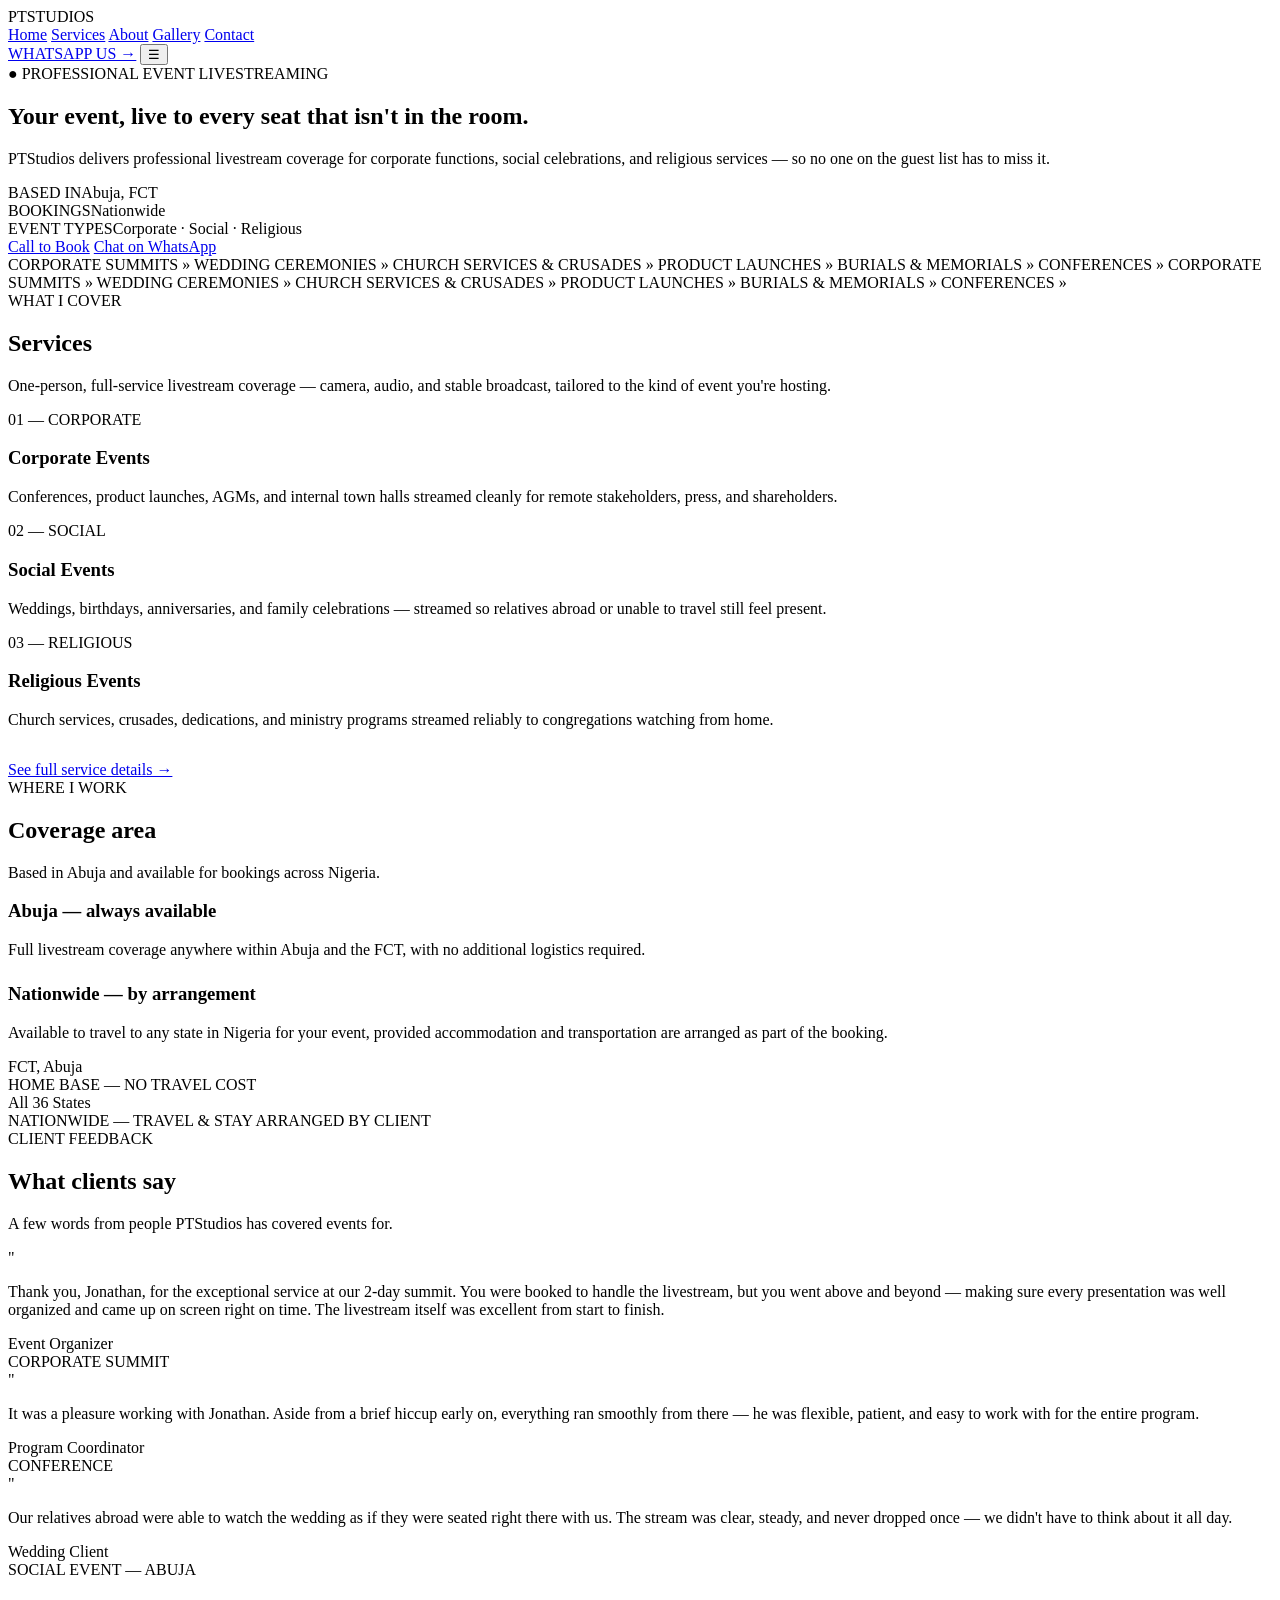
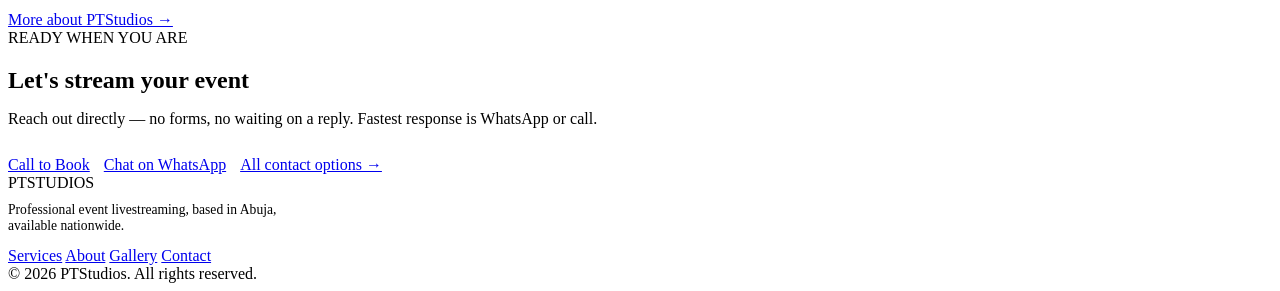
==== index.html @ 28f063d9 "Add files via upload" ====
<!DOCTYPE html>
<html lang="en">
<head>
<meta charset="UTF-8">
<meta name="viewport" content="width=device-width, initial-scale=1.0">
<title>PTSTUDIOS — Professional Event Livestreaming, Abuja & Nationwide</title>
<meta name="description" content="PTStudios provides professional livestreaming coverage for corporate, social, and religious events. Based in Abuja, available nationwide.">
<link rel="icon" href="favicon.ico" sizes="any">
<link rel="icon" type="image/png" sizes="16x16" href="assets/favicon-16.png">
<link rel="icon" type="image/png" sizes="32x32" href="assets/favicon-32.png">
<link rel="apple-touch-icon" sizes="180x180" href="assets/apple-touch-icon.png">
<link rel="preconnect" href="https://fonts.googleapis.com">
<link rel="preconnect" href="https://fonts.gstatic.com" crossorigin>
<link href="https://fonts.googleapis.com/css2?family=Space+Grotesk:wght@400;500;600;700&family=Inter:wght@400;500;600&family=JetBrains+Mono:wght@400;500&display=swap" rel="stylesheet">
<link rel="stylesheet" href="style.css">
</head>
<body>

<div class="orb-field"><div class="orb orb-1"></div><div class="orb orb-2"></div><div class="orb orb-3"></div></div>

<header>
  <nav class="nav wrap">
    <div class="logo">PT<span>STUDIOS</span></div>
    <div class="nav-links">
      <a href="index.html">Home</a>
      <a href="services.html">Services</a>
      <a href="about.html">About</a>
      <a href="gallery.html">Gallery</a>
      <a href="contact.html">Contact</a>
    </div>
    <a href="https://wa.me/2348105277435" class="nav-cta" target="_blank" rel="noopener">WHATSAPP US →</a>
    <button class="menu-btn" aria-label="Toggle menu">☰</button>
  </nav>
</header>

<main>
  <section class="hero">
    <div class="wrap">
      <div class="frame">
        <div class="tag">● PROFESSIONAL EVENT LIVESTREAMING</div>
        <h1>Your event, <span class="accent">live</span> to every seat that isn't in the room.</h1>
        <p class="hero-sub">PTStudios delivers professional livestream coverage for corporate functions, social celebrations, and religious services — so no one on the guest list has to miss it.</p>

        <div class="hero-meta">
          <div><span>BASED IN</span>Abuja, FCT</div>
          <div><span>BOOKINGS</span>Nationwide</div>
          <div><span>EVENT TYPES</span>Corporate · Social · Religious</div>
        </div>

        <div class="hero-cta">
          <a href="tel:+2348105277435" class="btn btn-primary">Call to Book</a>
          <a href="https://wa.me/2348105277435" class="btn btn-ghost" target="_blank" rel="noopener">Chat on WhatsApp</a>
        </div>
      </div>
    </div>
  </section>

  <div class="ticker" aria-hidden="true">
    <div class="ticker-track">
      CORPORATE SUMMITS <span>»</span> WEDDING CEREMONIES <span>»</span> CHURCH SERVICES & CRUSADES <span>»</span> PRODUCT LAUNCHES <span>»</span> BURIALS & MEMORIALS <span>»</span> CONFERENCES <span>»</span>
      CORPORATE SUMMITS <span>»</span> WEDDING CEREMONIES <span>»</span> CHURCH SERVICES & CRUSADES <span>»</span> PRODUCT LAUNCHES <span>»</span> BURIALS & MEMORIALS <span>»</span> CONFERENCES <span>»</span>
    </div>
  </div>

  <section id="services">
    <div class="wrap">
      <div class="eyebrow" data-reveal>WHAT I COVER</div>
      <h2 class="section-title" data-reveal style="--delay:0.05s">Services</h2>
      <p class="section-sub" data-reveal style="--delay:0.1s">One-person, full-service livestream coverage — camera, audio, and stable broadcast, tailored to the kind of event you're hosting.</p>
      <div class="card-grid" data-reveal-group>
        <div class="card">
          <div class="num">01 — CORPORATE</div>
          <h3>Corporate Events</h3>
          <p>Conferences, product launches, AGMs, and internal town halls streamed cleanly for remote stakeholders, press, and shareholders.</p>
        </div>
        <div class="card">
          <div class="num">02 — SOCIAL</div>
          <h3>Social Events</h3>
          <p>Weddings, birthdays, anniversaries, and family celebrations — streamed so relatives abroad or unable to travel still feel present.</p>
        </div>
        <div class="card">
          <div class="num">03 — RELIGIOUS</div>
          <h3>Religious Events</h3>
          <p>Church services, crusades, dedications, and ministry programs streamed reliably to congregations watching from home.</p>
        </div>
      </div>
      <div style="margin-top:32px;" data-reveal>
        <a href="services.html" class="btn btn-ghost">See full service details →</a>
      </div>
    </div>
  </section>

  <section id="coverage">
    <div class="wrap">
      <div class="eyebrow" data-reveal>WHERE I WORK</div>
      <h2 class="section-title" data-reveal style="--delay:0.05s">Coverage area</h2>
      <p class="section-sub" data-reveal style="--delay:0.1s">Based in Abuja and available for bookings across Nigeria.</p>
      <div class="coverage">
        <div class="coverage-main" data-reveal>
          <h3>Abuja — always available</h3>
          <p>Full livestream coverage anywhere within Abuja and the FCT, with no additional logistics required.</p>
          <h3 style="margin-top:24px;">Nationwide — by arrangement</h3>
          <p>Available to travel to any state in Nigeria for your event, provided accommodation and transportation are arranged as part of the booking.</p>
        </div>
        <div class="coverage-stats" data-reveal-group>
          <div class="stat">
            <div class="big">FCT, Abuja</div>
            <div class="label">HOME BASE — NO TRAVEL COST</div>
          </div>
          <div class="stat">
            <div class="big">All 36 States</div>
            <div class="label">NATIONWIDE — TRAVEL & STAY ARRANGED BY CLIENT</div>
          </div>
        </div>
      </div>
    </div>
  </section>

  <section id="testimonials">
    <div class="wrap">
      <div class="eyebrow" data-reveal>CLIENT FEEDBACK</div>
      <h2 class="section-title" data-reveal style="--delay:0.05s">What clients say</h2>
      <p class="section-sub" data-reveal style="--delay:0.1s">A few words from people PTStudios has covered events for.</p>
      <div class="testimonial-grid" data-reveal-group>
        <div class="testimonial-card">
          <div class="quote-mark">"</div>
          <p>Thank you, Jonathan, for the exceptional service at our 2-day summit. You were booked to handle the livestream, but you went above and beyond — making sure every presentation was well organized and came up on screen right on time. The livestream itself was excellent from start to finish.</p>
          <div class="attribution">
            <div class="who">Event Organizer</div>
            <div class="event">CORPORATE SUMMIT</div>
          </div>
        </div>
        <div class="testimonial-card">
          <div class="quote-mark">"</div>
          <p>It was a pleasure working with Jonathan. Aside from a brief hiccup early on, everything ran smoothly from there — he was flexible, patient, and easy to work with for the entire program.</p>
          <div class="attribution">
            <div class="who">Program Coordinator</div>
            <div class="event">CONFERENCE</div>
          </div>
        </div>
        <div class="testimonial-card">
          <div class="quote-mark">"</div>
          <p>Our relatives abroad were able to watch the wedding as if they were seated right there with us. The stream was clear, steady, and never dropped once — we didn't have to think about it all day.</p>
          <div class="attribution">
            <div class="who">Wedding Client</div>
            <div class="event">SOCIAL EVENT — ABUJA</div>
          </div>
        </div>
      </div>
      <div style="margin-top:32px;" data-reveal>
        <a href="about.html" class="btn btn-ghost">More about PTStudios →</a>
      </div>
    </div>
  </section>

  <section id="cta">
    <div class="wrap">
      <div class="contact-frame" data-reveal>
        <div class="eyebrow">READY WHEN YOU ARE</div>
        <h2 class="section-title" style="margin-bottom:6px;">Let's stream your event</h2>
        <p class="section-sub" style="margin-bottom:0;">Reach out directly — no forms, no waiting on a reply. Fastest response is WhatsApp or call.</p>
        <div style="margin-top:28px; display:flex; gap:14px; flex-wrap:wrap;">
          <a href="tel:+2348105277435" class="btn btn-primary">Call to Book</a>
          <a href="https://wa.me/2348105277435" class="btn btn-ghost" target="_blank" rel="noopener">Chat on WhatsApp</a>
          <a href="contact.html" class="btn btn-ghost">All contact options →</a>
        </div>
      </div>
    </div>
  </section>
</main>

<footer>
  <div class="wrap">
    <div class="footer-top">
      <div>
        <div class="logo">PT<span>STUDIOS</span></div>
        <p style="color:var(--muted); font-size:0.85rem; margin-top:10px; max-width:320px;">Professional event livestreaming, based in Abuja, available nationwide.</p>
      </div>
      <div class="footer-links">
        <a href="services.html">Services</a>
        <a href="about.html">About</a>
        <a href="gallery.html">Gallery</a>
        <a href="contact.html">Contact</a>
      </div>
    </div>
    <div class="footer-bottom">© 2026 PTStudios. All rights reserved.</div>
  </div>
</footer>

<script src="script.js"></script>
</body>
</html>
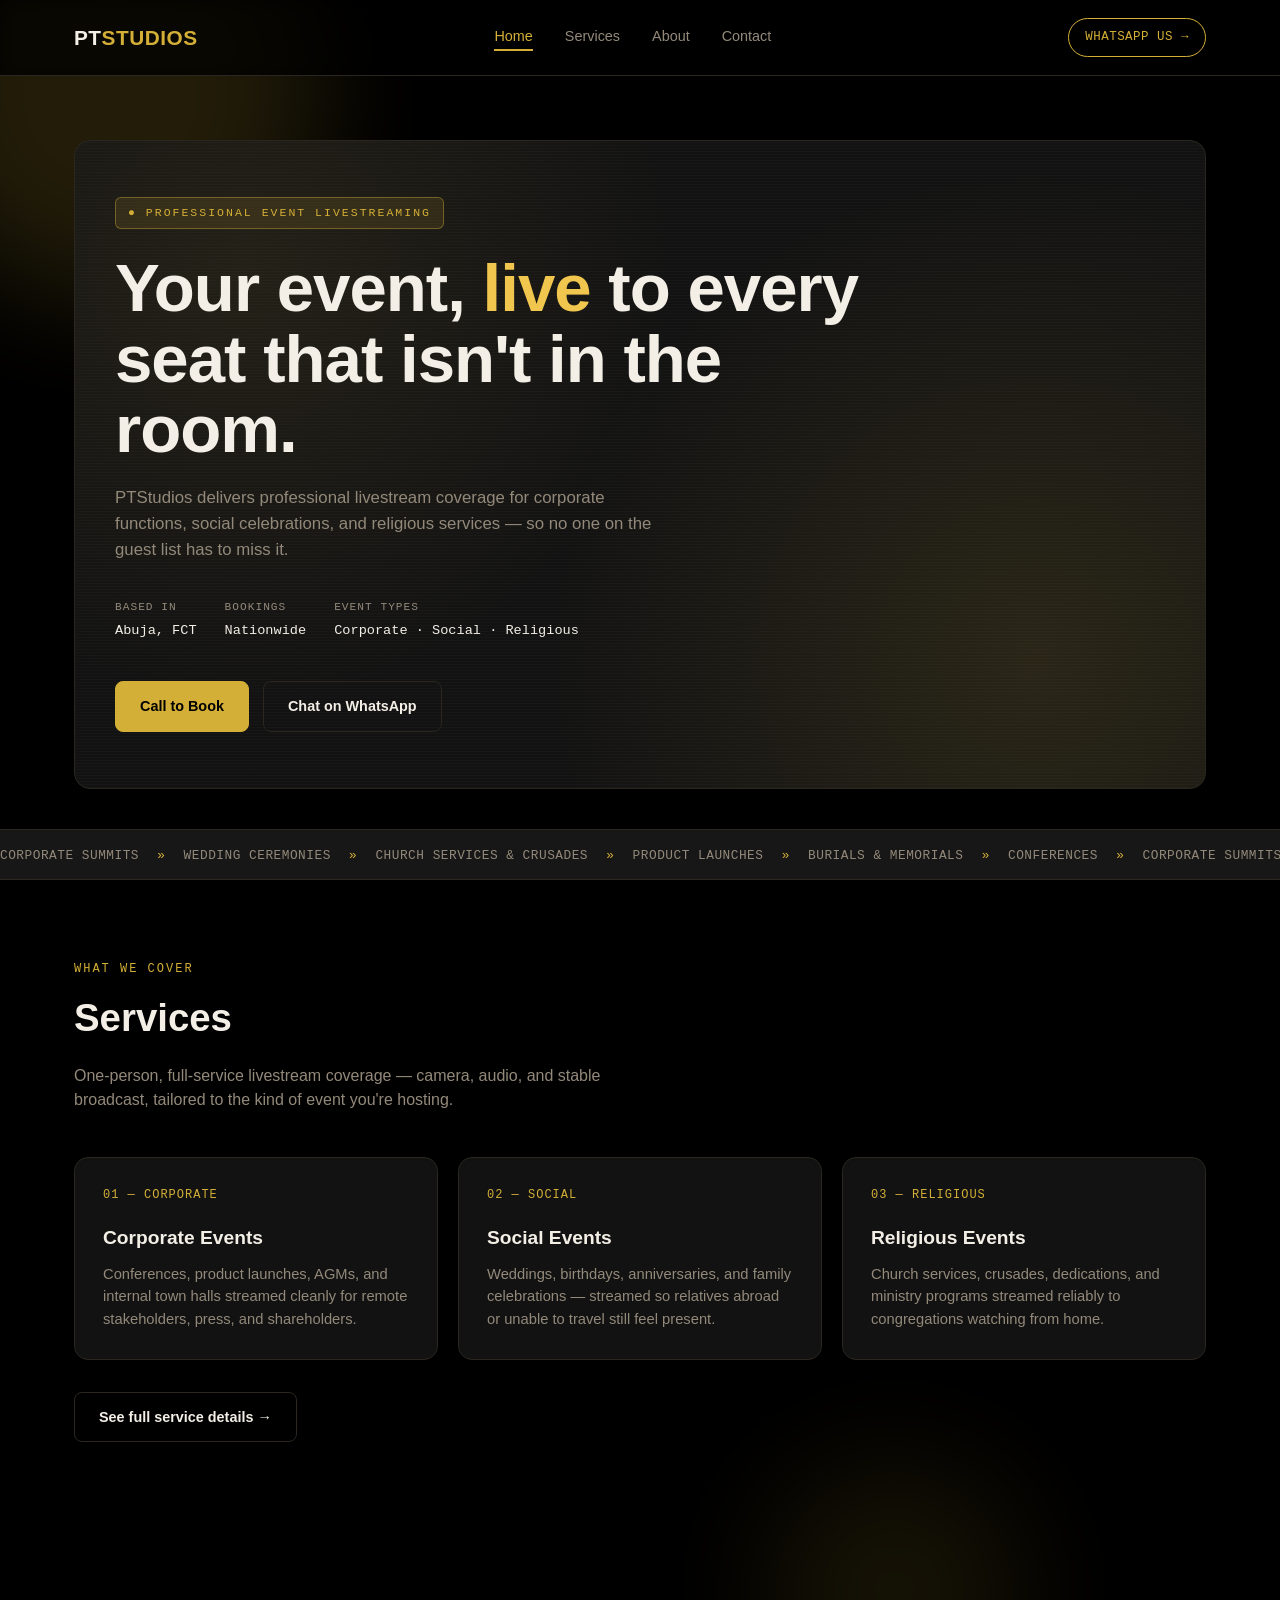
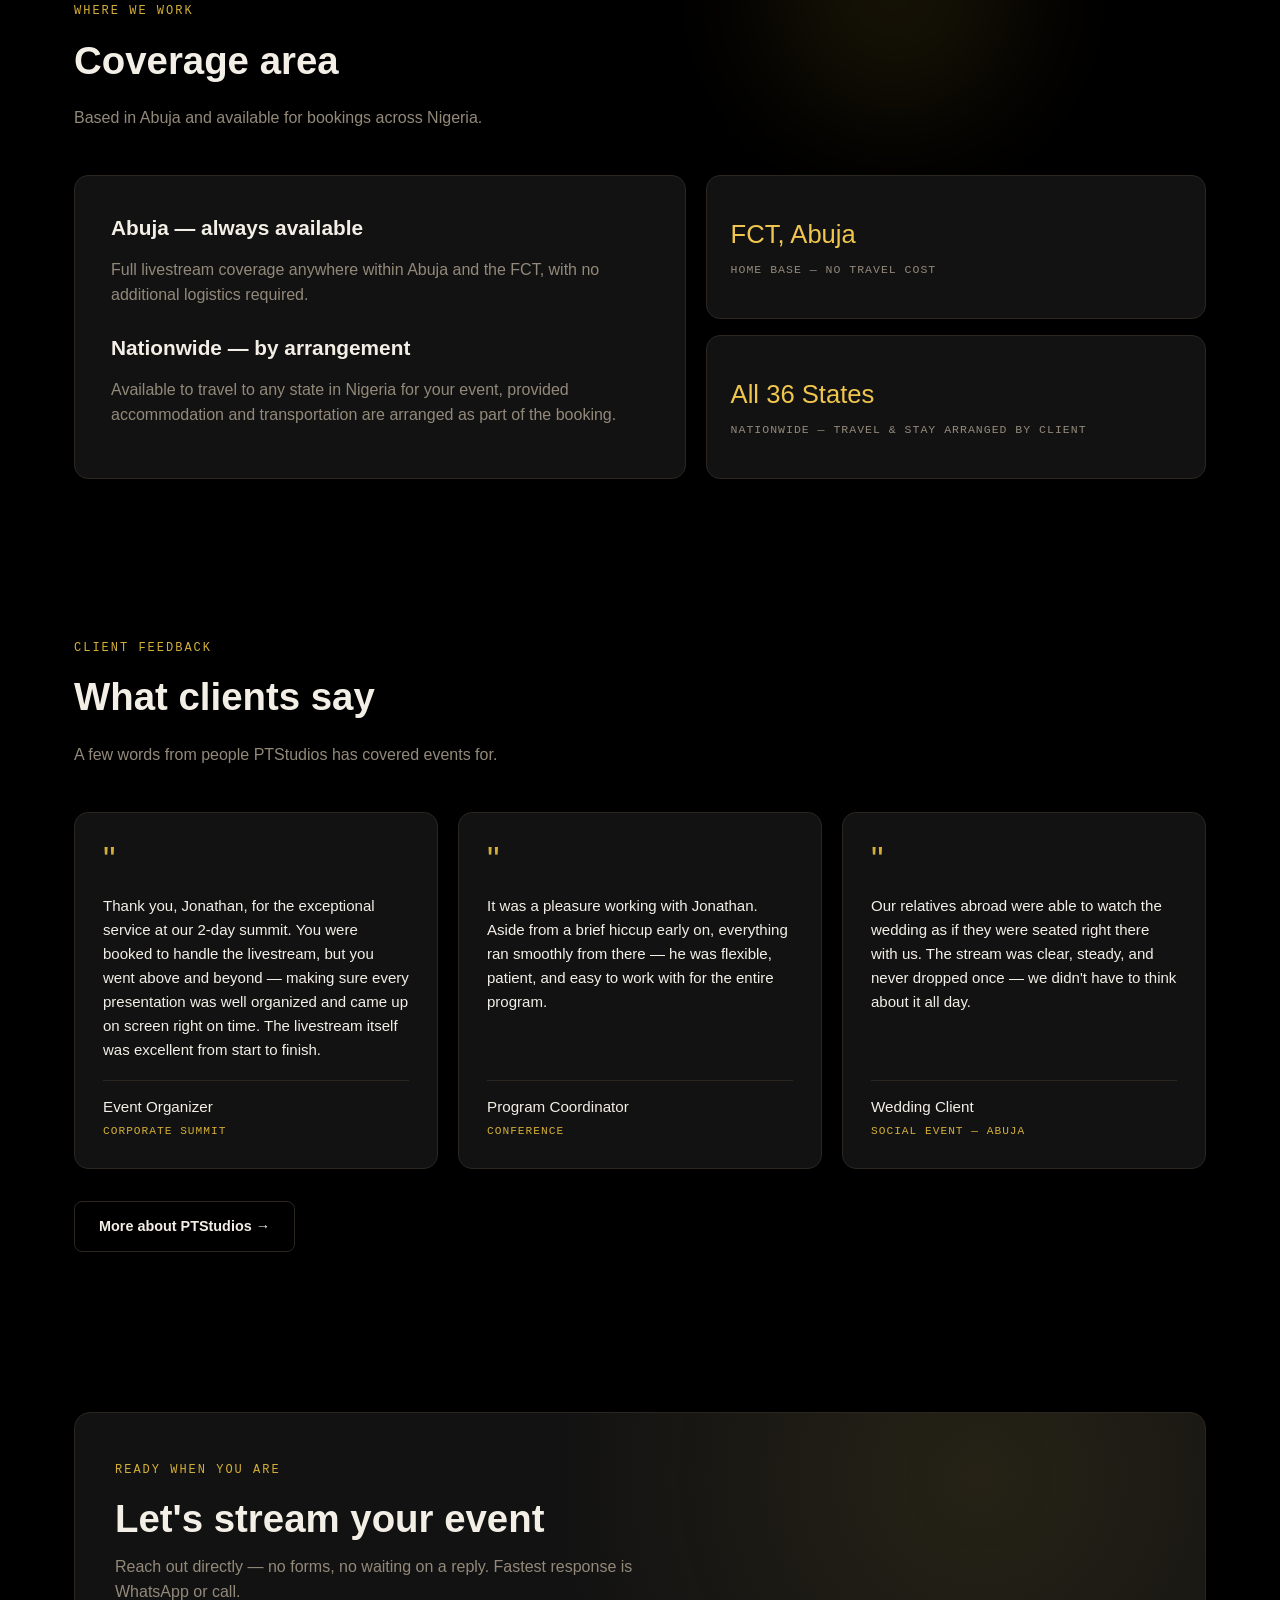
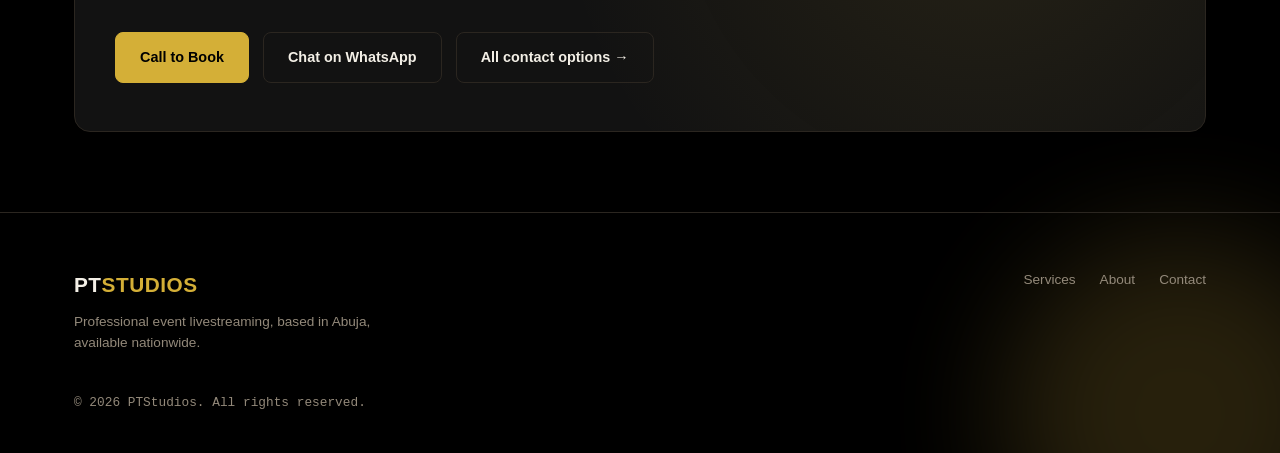
==== commit 635d2fea: "Add files via upload" ====
--- a/index.html
+++ b/index.html
@@ -25,7 +25,6 @@
       <a href="index.html">Home</a>
       <a href="services.html">Services</a>
       <a href="about.html">About</a>
-      <a href="gallery.html">Gallery</a>
       <a href="contact.html">Contact</a>
     </div>
     <a href="https://wa.me/2348105277435" class="nav-cta" target="_blank" rel="noopener">WHATSAPP US →</a>
@@ -64,7 +63,7 @@
 
   <section id="services">
     <div class="wrap">
-      <div class="eyebrow" data-reveal>WHAT I COVER</div>
+      <div class="eyebrow" data-reveal>WHAT WE COVER</div>
       <h2 class="section-title" data-reveal style="--delay:0.05s">Services</h2>
       <p class="section-sub" data-reveal style="--delay:0.1s">One-person, full-service livestream coverage — camera, audio, and stable broadcast, tailored to the kind of event you're hosting.</p>
       <div class="card-grid" data-reveal-group>
@@ -92,7 +91,7 @@
 
   <section id="coverage">
     <div class="wrap">
-      <div class="eyebrow" data-reveal>WHERE I WORK</div>
+      <div class="eyebrow" data-reveal>WHERE WE WORK</div>
       <h2 class="section-title" data-reveal style="--delay:0.05s">Coverage area</h2>
       <p class="section-sub" data-reveal style="--delay:0.1s">Based in Abuja and available for bookings across Nigeria.</p>
       <div class="coverage">
@@ -179,7 +178,6 @@
       <div class="footer-links">
         <a href="services.html">Services</a>
         <a href="about.html">About</a>
-        <a href="gallery.html">Gallery</a>
         <a href="contact.html">Contact</a>
       </div>
     </div>
--- a/style.css
+++ b/style.css
@@ -0,0 +1,837 @@
+/* =========================================================
+   PTSTUDIOS — shared stylesheet
+   Used by: index.html, services.html, about.html, gallery.html, contact.html
+========================================================= */
+
+:root{
+  --bg: #000000;
+  --panel: #121212;
+  --panel-2: #171717;
+  --line: #2B2620;
+  --text: #F3EFE6;
+  --muted: #93897A;
+  --gold: #D4AF37;
+  --gold-bright: #F0C64E;
+  --font-display: 'Space Grotesk', sans-serif;
+  --font-body: 'Inter', sans-serif;
+  --font-mono: 'JetBrains Mono', monospace;
+}
+
+*{ margin:0; padding:0; box-sizing:border-box; }
+html{ scroll-behavior:smooth; }
+
+body{
+  background:var(--bg);
+  color:var(--text);
+  font-family:var(--font-body);
+  line-height:1.55;
+  overflow-x:hidden;
+  opacity:0;
+  animation: pageIn 0.6s ease forwards;
+}
+
+@keyframes pageIn{
+  from{ opacity:0; transform:translateY(8px); }
+  to{ opacity:1; transform:translateY(0); }
+}
+
+a{ color:inherit; text-decoration:none; }
+ul{ list-style:none; }
+
+.wrap{
+  max-width:1180px;
+  margin:0 auto;
+  padding:0 24px;
+}
+
+/* ---------- FLOATING BACKGROUND ORBS (decorative motion) ---------- */
+.orb-field{
+  position:fixed;
+  inset:0;
+  z-index:0;
+  pointer-events:none;
+  overflow:hidden;
+}
+
+.orb{
+  position:absolute;
+  border-radius:50%;
+  filter:blur(60px);
+  opacity:0.16;
+}
+
+.orb-1{
+  width:420px; height:420px;
+  background:var(--gold);
+  top:-120px; left:-100px;
+  animation: floatA 22s ease-in-out infinite;
+}
+
+.orb-2{
+  width:360px; height:360px;
+  background:var(--gold-bright);
+  bottom:-140px; right:-80px;
+  animation: floatB 26s ease-in-out infinite;
+}
+
+.orb-3{
+  width:260px; height:260px;
+  background:var(--gold);
+  top:40%; right:20%;
+  animation: floatC 30s ease-in-out infinite;
+  opacity:0.10;
+}
+
+@keyframes floatA{
+  0%,100%{ transform:translate(0,0); }
+  50%{ transform:translate(60px, 80px); }
+}
+
+@keyframes floatB{
+  0%,100%{ transform:translate(0,0); }
+  50%{ transform:translate(-70px, -50px); }
+}
+
+@keyframes floatC{
+  0%,100%{ transform:translate(0,0) scale(1); }
+  50%{ transform:translate(-40px, 60px) scale(1.15); }
+}
+
+main, header, footer{ position:relative; z-index:1; }
+
+/* ---------- HEADER / NAV ---------- */
+header{
+  position:sticky;
+  top:0;
+  z-index:50;
+  background:rgba(0,0,0,0.85);
+  backdrop-filter:blur(10px);
+  border-bottom:1px solid var(--line);
+}
+
+.nav{
+  display:flex;
+  align-items:center;
+  justify-content:space-between;
+  padding:18px 24px;
+}
+
+.logo{
+  font-family:var(--font-display);
+  font-weight:700;
+  font-size:1.3rem;
+  letter-spacing:0.5px;
+}
+
+.logo span{ color:var(--gold); }
+
+.nav-links{
+  display:flex;
+  gap:32px;
+  font-size:0.9rem;
+  color:var(--muted);
+}
+
+.nav-links a{
+  position:relative;
+  padding-bottom:4px;
+  transition:color 0.2s ease;
+}
+
+.nav-links a::after{
+  content:"";
+  position:absolute;
+  left:0; bottom:0;
+  width:0;
+  height:2px;
+  background:var(--gold);
+  transition:width 0.25s ease;
+}
+
+.nav-links a:hover{ color:var(--text); }
+.nav-links a:hover::after{ width:100%; }
+
+.nav-links a.active{ color:var(--gold); }
+.nav-links a.active::after{ width:100%; }
+
+.nav-cta{
+  display:flex;
+  align-items:center;
+  gap:8px;
+  font-family:var(--font-mono);
+  font-size:0.78rem;
+  letter-spacing:0.5px;
+  padding:9px 16px;
+  border:1px solid var(--gold);
+  border-radius:999px;
+  color:var(--gold);
+  transition:background 0.2s ease, color 0.2s ease, transform 0.2s ease;
+}
+
+.nav-cta:hover{ background:var(--gold); color:#000; transform:translateY(-2px); }
+
+.menu-btn{
+  display:none;
+  background:none;
+  border:1px solid var(--line);
+  border-radius:8px;
+  color:var(--text);
+  padding:8px 10px;
+  font-size:1rem;
+}
+
+/* ---------- HERO / BROADCAST FRAME ---------- */
+.hero{ padding:64px 0 40px; }
+
+.frame{
+  position:relative;
+  border:1px solid var(--line);
+  border-radius:16px;
+  background:
+    radial-gradient(circle at 15% 20%, rgba(240,198,78,0.08), transparent 40%),
+    radial-gradient(circle at 85% 80%, rgba(212,175,55,0.12), transparent 45%),
+    var(--panel);
+  padding:56px 40px;
+  overflow:hidden;
+}
+
+.frame::before{
+  content:"";
+  position:absolute;
+  inset:0;
+  background-image: repeating-linear-gradient(0deg, rgba(255,255,255,0.02) 0px, rgba(255,255,255,0.02) 1px, transparent 1px, transparent 3px);
+  pointer-events:none;
+}
+
+.tag{
+  display:inline-flex;
+  align-items:center;
+  gap:8px;
+  font-family:var(--font-mono);
+  font-size:0.72rem;
+  letter-spacing:2px;
+  background:rgba(212,175,55,0.12);
+  color:var(--gold);
+  border:1px solid rgba(212,175,55,0.4);
+  padding:6px 12px;
+  border-radius:6px;
+  margin-bottom:24px;
+  opacity:0;
+  animation: heroUp 0.7s ease forwards;
+  animation-delay:0.05s;
+}
+
+h1{
+  font-family:var(--font-display);
+  font-weight:700;
+  font-size:clamp(2.2rem, 5.6vw, 4.2rem);
+  line-height:1.05;
+  letter-spacing:-1px;
+  max-width:760px;
+  opacity:0;
+  animation: heroUp 0.7s ease forwards;
+  animation-delay:0.15s;
+}
+
+h1 .accent{ color:var(--gold-bright); }
+
+.hero-sub{
+  margin-top:20px;
+  max-width:540px;
+  color:var(--muted);
+  font-size:1.05rem;
+  opacity:0;
+  animation: heroUp 0.7s ease forwards;
+  animation-delay:0.28s;
+}
+
+.hero-meta{
+  display:flex;
+  flex-wrap:wrap;
+  gap:28px;
+  margin-top:36px;
+  font-family:var(--font-mono);
+  font-size:0.85rem;
+  opacity:0;
+  animation: heroUp 0.7s ease forwards;
+  animation-delay:0.4s;
+}
+
+.hero-meta div span{
+  display:block;
+  color:var(--muted);
+  font-size:0.7rem;
+  letter-spacing:1px;
+  margin-bottom:4px;
+}
+
+.hero-cta{
+  display:flex;
+  gap:14px;
+  margin-top:40px;
+  flex-wrap:wrap;
+  opacity:0;
+  animation: heroUp 0.7s ease forwards;
+  animation-delay:0.52s;
+}
+
+@keyframes heroUp{
+  from{ opacity:0; transform:translateY(18px); }
+  to{ opacity:1; transform:translateY(0); }
+}
+
+.btn{
+  display:inline-flex;
+  align-items:center;
+  gap:8px;
+  font-family:var(--font-body);
+  font-weight:600;
+  font-size:0.9rem;
+  padding:13px 24px;
+  border-radius:8px;
+  cursor:pointer;
+  transition:transform 0.2s ease, background 0.2s ease, border-color 0.2s ease, color 0.2s ease, box-shadow 0.2s ease;
+}
+
+.btn-primary{
+  background:var(--gold);
+  color:#000000;
+  border:1px solid var(--gold);
+}
+
+.btn-primary:hover{
+  background:var(--gold-bright);
+  border-color:var(--gold-bright);
+  transform:translateY(-3px);
+  box-shadow:0 10px 24px rgba(212,175,55,0.25);
+}
+
+.btn-ghost{
+  background:transparent;
+  color:var(--text);
+  border:1px solid var(--line);
+}
+
+.btn-ghost:hover{
+  border-color:var(--gold);
+  color:var(--gold);
+  transform:translateY(-3px);
+}
+
+/* ---------- TICKER ---------- */
+.ticker{
+  border-top:1px solid var(--line);
+  border-bottom:1px solid var(--line);
+  background:var(--panel-2);
+  overflow:hidden;
+  white-space:nowrap;
+  padding:12px 0;
+}
+
+.ticker-track{
+  display:inline-block;
+  font-family:var(--font-mono);
+  font-size:0.8rem;
+  letter-spacing:0.5px;
+  color:var(--muted);
+  animation:scroll 30s linear infinite;
+}
+
+.ticker-track span{ color:var(--gold); margin:0 10px; }
+
+@keyframes scroll{
+  0%{ transform:translateX(0); }
+  100%{ transform:translateX(-50%); }
+}
+
+/* ---------- SECTIONS ---------- */
+section{ padding:80px 0; }
+
+.page-hero{
+  padding:56px 0 24px;
+}
+
+.page-hero .eyebrow{ margin-bottom:14px; }
+
+.page-hero h1{
+  font-size:clamp(2rem, 5vw, 3.2rem);
+  max-width:700px;
+}
+
+.page-hero p{
+  margin-top:18px;
+  max-width:560px;
+  color:var(--muted);
+  font-size:1.05rem;
+}
+
+.eyebrow{
+  font-family:var(--font-mono);
+  font-size:0.75rem;
+  letter-spacing:2px;
+  color:var(--gold);
+  margin-bottom:10px;
+}
+
+.section-title{
+  font-family:var(--font-display);
+  font-weight:600;
+  font-size:clamp(1.6rem, 3.5vw, 2.4rem);
+  margin-bottom:16px;
+}
+
+.section-sub{
+  color:var(--muted);
+  max-width:560px;
+  margin-bottom:44px;
+}
+
+/* ---------- SCROLL REVEAL ---------- */
+[data-reveal]{
+  opacity:0;
+  transform:translateY(24px);
+  transition:opacity 0.6s ease, transform 0.6s ease;
+  transition-delay:var(--delay, 0s);
+}
+
+[data-reveal].in-view{
+  opacity:1;
+  transform:translateY(0);
+}
+
+/* ---------- CARDS (services / value props) ---------- */
+.card-grid{
+  display:grid;
+  grid-template-columns:repeat(3, 1fr);
+  gap:20px;
+}
+
+.card{
+  background:var(--panel);
+  border:1px solid var(--line);
+  border-radius:14px;
+  padding:28px;
+  transition:transform 0.3s ease, border-color 0.3s ease, box-shadow 0.3s ease;
+}
+
+.card:hover{
+  transform:translateY(-6px);
+  border-color:var(--gold);
+  box-shadow:0 16px 32px rgba(0,0,0,0.4);
+}
+
+.card .num{
+  font-family:var(--font-mono);
+  font-size:0.75rem;
+  color:var(--gold);
+  letter-spacing:1px;
+  margin-bottom:18px;
+}
+
+.card h3{
+  font-family:var(--font-display);
+  font-size:1.2rem;
+  margin-bottom:10px;
+}
+
+.card p{
+  color:var(--muted);
+  font-size:0.92rem;
+}
+
+/* ---------- COVERAGE ---------- */
+.coverage{
+  display:grid;
+  grid-template-columns:1.1fr 0.9fr;
+  gap:20px;
+  align-items:stretch;
+}
+
+.coverage-main{
+  background:var(--panel);
+  border:1px solid var(--line);
+  border-radius:14px;
+  padding:36px;
+}
+
+.coverage-main h3{
+  font-family:var(--font-display);
+  font-size:1.3rem;
+  margin-bottom:14px;
+}
+
+.coverage-main p{
+  color:var(--muted);
+  margin-bottom:14px;
+}
+
+.coverage-stats{
+  display:flex;
+  flex-direction:column;
+  gap:16px;
+}
+
+.stat{
+  background:var(--panel);
+  border:1px solid var(--line);
+  border-radius:14px;
+  padding:22px 24px;
+  flex:1;
+  display:flex;
+  flex-direction:column;
+  justify-content:center;
+  transition:border-color 0.3s ease, transform 0.3s ease;
+}
+
+.stat:hover{ border-color:var(--gold); transform:translateY(-4px); }
+
+.stat .big{
+  font-family:var(--font-display);
+  font-size:1.6rem;
+  color:var(--gold-bright);
+}
+
+.stat .label{
+  font-family:var(--font-mono);
+  font-size:0.72rem;
+  color:var(--muted);
+  letter-spacing:1px;
+  margin-top:6px;
+}
+
+/* ---------- STEPS ---------- */
+.steps{
+  display:grid;
+  grid-template-columns:repeat(3, 1fr);
+  gap:20px;
+}
+
+.step{
+  border-top:2px solid var(--gold);
+  padding-top:20px;
+  transition:transform 0.3s ease;
+}
+
+.step:hover{ transform:translateY(-4px); }
+
+.step .step-num{
+  font-family:var(--font-mono);
+  color:var(--gold);
+  font-size:0.8rem;
+  letter-spacing:1px;
+  margin-bottom:10px;
+}
+
+.step h3{
+  font-family:var(--font-display);
+  font-size:1.1rem;
+  margin-bottom:8px;
+}
+
+.step p{
+  color:var(--muted);
+  font-size:0.9rem;
+}
+
+/* ---------- TESTIMONIALS ---------- */
+.testimonial-grid{
+  display:grid;
+  grid-template-columns:repeat(3, 1fr);
+  gap:20px;
+}
+
+.testimonial-card{
+  background:var(--panel);
+  border:1px solid var(--line);
+  border-radius:14px;
+  padding:28px;
+  display:flex;
+  flex-direction:column;
+  gap:18px;
+  transition:transform 0.3s ease, border-color 0.3s ease;
+}
+
+.testimonial-card:hover{ transform:translateY(-6px); border-color:var(--gold); }
+
+.testimonial-card .quote-mark{
+  font-family:var(--font-display);
+  font-size:2.2rem;
+  color:var(--gold);
+  line-height:1;
+}
+
+.testimonial-card p{
+  color:var(--text);
+  font-size:0.94rem;
+  line-height:1.6;
+  flex-grow:1;
+}
+
+.testimonial-card .attribution{
+  border-top:1px solid var(--line);
+  padding-top:14px;
+}
+
+.testimonial-card .attribution .who{
+  font-family:var(--font-display);
+  font-size:0.95rem;
+}
+
+.testimonial-card .attribution .event{
+  font-family:var(--font-mono);
+  font-size:0.7rem;
+  letter-spacing:1px;
+  color:var(--gold);
+  margin-top:4px;
+}
+
+/* ---------- GALLERY ---------- */
+.gallery-grid{
+  display:grid;
+  grid-template-columns:repeat(3, 1fr);
+  gap:18px;
+}
+
+.gallery-tile{
+  position:relative;
+  aspect-ratio:4/3;
+  border-radius:14px;
+  overflow:hidden;
+  border:1px solid var(--line);
+  background:
+    linear-gradient(160deg, rgba(212,175,55,0.18), rgba(0,0,0,0.6)),
+    var(--panel);
+  display:flex;
+  align-items:flex-end;
+  padding:20px;
+  transition:transform 0.35s ease, border-color 0.35s ease;
+}
+
+.gallery-tile:hover{ transform:translateY(-6px) scale(1.015); border-color:var(--gold); }
+
+.gallery-tile .tile-label{
+  position:relative;
+  z-index:1;
+}
+
+.gallery-tile .tile-label .cat{
+  font-family:var(--font-mono);
+  font-size:0.68rem;
+  letter-spacing:1.5px;
+  color:var(--gold-bright);
+  display:block;
+  margin-bottom:4px;
+}
+
+.gallery-tile .tile-label .title{
+  font-family:var(--font-display);
+  font-size:1.05rem;
+}
+
+.gallery-tile::after{
+  content:"";
+  position:absolute;
+  inset:0;
+  background-image: repeating-linear-gradient(45deg, rgba(255,255,255,0.03) 0px, rgba(255,255,255,0.03) 2px, transparent 2px, transparent 10px);
+}
+
+.gallery-note{
+  margin-top:28px;
+  color:var(--muted);
+  font-size:0.85rem;
+  font-family:var(--font-mono);
+  border-left:2px solid var(--gold);
+  padding-left:14px;
+}
+
+/* ---------- ABOUT ---------- */
+.about-grid{
+  display:grid;
+  grid-template-columns:0.9fr 1.1fr;
+  gap:40px;
+  align-items:center;
+}
+
+.about-photo{
+  aspect-ratio:1/1;
+  border-radius:16px;
+  border:1px solid var(--line);
+  background:
+    radial-gradient(circle at 30% 30%, rgba(240,198,78,0.15), transparent 60%),
+    var(--panel);
+  display:flex;
+  align-items:center;
+  justify-content:center;
+  font-family:var(--font-display);
+  color:var(--muted);
+  font-size:1rem;
+  text-align:center;
+  padding:24px;
+}
+
+.about-text h3{
+  font-family:var(--font-display);
+  font-size:1.3rem;
+  margin-bottom:14px;
+  margin-top:28px;
+}
+
+.about-text h3:first-child{ margin-top:0; }
+
+.about-text p{
+  color:var(--muted);
+  margin-bottom:8px;
+}
+
+.value-list{
+  display:grid;
+  grid-template-columns:repeat(2, 1fr);
+  gap:14px;
+  margin-top:16px;
+}
+
+.value-item{
+  display:flex;
+  align-items:flex-start;
+  gap:10px;
+  font-size:0.92rem;
+  color:var(--text);
+}
+
+.value-item .mark{
+  color:var(--gold);
+  font-family:var(--font-display);
+  font-weight:700;
+}
+
+/* ---------- CONTACT ---------- */
+.contact-frame{
+  border:1px solid var(--line);
+  border-radius:16px;
+  background:
+    radial-gradient(circle at 80% 20%, rgba(212,175,55,0.10), transparent 45%),
+    var(--panel);
+  padding:48px 40px;
+}
+
+.contact-grid{
+  display:grid;
+  grid-template-columns:repeat(3, 1fr);
+  gap:16px;
+  margin-top:32px;
+}
+
+.contact-btn{
+  display:flex;
+  align-items:center;
+  gap:14px;
+  background:var(--bg);
+  border:1px solid var(--line);
+  border-radius:12px;
+  padding:20px 22px;
+  transition:border-color 0.2s ease, background 0.2s ease, transform 0.2s ease;
+}
+
+.contact-btn:hover{
+  border-color:var(--gold);
+  background:rgba(212,175,55,0.06);
+  transform:translateY(-3px);
+}
+
+.contact-btn .icon{
+  flex-shrink:0;
+  width:44px;
+  height:44px;
+  border-radius:10px;
+  display:flex;
+  align-items:center;
+  justify-content:center;
+  background:rgba(212,175,55,0.12);
+  color:var(--gold);
+}
+
+.contact-btn .icon svg{ width:22px; height:22px; }
+
+.contact-btn .text{ display:flex; flex-direction:column; gap:2px; }
+
+.contact-btn .label{
+  font-family:var(--font-mono);
+  font-size:0.7rem;
+  letter-spacing:1.5px;
+  color:var(--gold);
+}
+
+.contact-btn .value{
+  font-family:var(--font-display);
+  font-size:1rem;
+}
+
+.contact-note{
+  margin-top:28px;
+  color:var(--muted);
+  font-size:0.9rem;
+}
+
+/* ---------- FOOTER ---------- */
+footer{
+  border-top:1px solid var(--line);
+  padding:56px 0 40px;
+}
+
+.footer-top{
+  display:flex;
+  justify-content:space-between;
+  align-items:flex-start;
+  flex-wrap:wrap;
+  gap:32px;
+  margin-bottom:40px;
+}
+
+.footer-links{
+  display:flex;
+  gap:24px;
+  font-size:0.85rem;
+  color:var(--muted);
+}
+
+.footer-links a:hover{ color:var(--gold); }
+
+.footer-bottom{
+  color:var(--muted);
+  font-size:0.8rem;
+  font-family:var(--font-mono);
+}
+
+/* ---------- RESPONSIVE ---------- */
+@media (max-width:900px){
+  .card-grid{ grid-template-columns:1fr; }
+  .coverage{ grid-template-columns:1fr; }
+  .steps{ grid-template-columns:1fr; }
+  .testimonial-grid{ grid-template-columns:1fr; }
+  .gallery-grid{ grid-template-columns:repeat(2, 1fr); }
+  .contact-grid{ grid-template-columns:1fr; }
+  .about-grid{ grid-template-columns:1fr; }
+  .value-list{ grid-template-columns:1fr; }
+}
+
+@media (max-width:700px){
+  .nav-links{ display:none; }
+  .menu-btn{ display:block; }
+  .nav-cta{ display:none; }
+  .frame{ padding:36px 22px; }
+  .hero-meta{ gap:20px; }
+  .contact-frame{ padding:32px 24px; }
+  .footer-top{ flex-direction:column; }
+  .gallery-grid{ grid-template-columns:1fr; }
+  .contact-btn{ padding:16px; }
+}
+
+:focus-visible{
+  outline:2px solid var(--gold-bright);
+  outline-offset:3px;
+}
+
+@media (prefers-reduced-motion: reduce){
+  *{ animation:none !important; transition:none !important; }
+  [data-reveal]{ opacity:1 !important; transform:none !important; }
+}
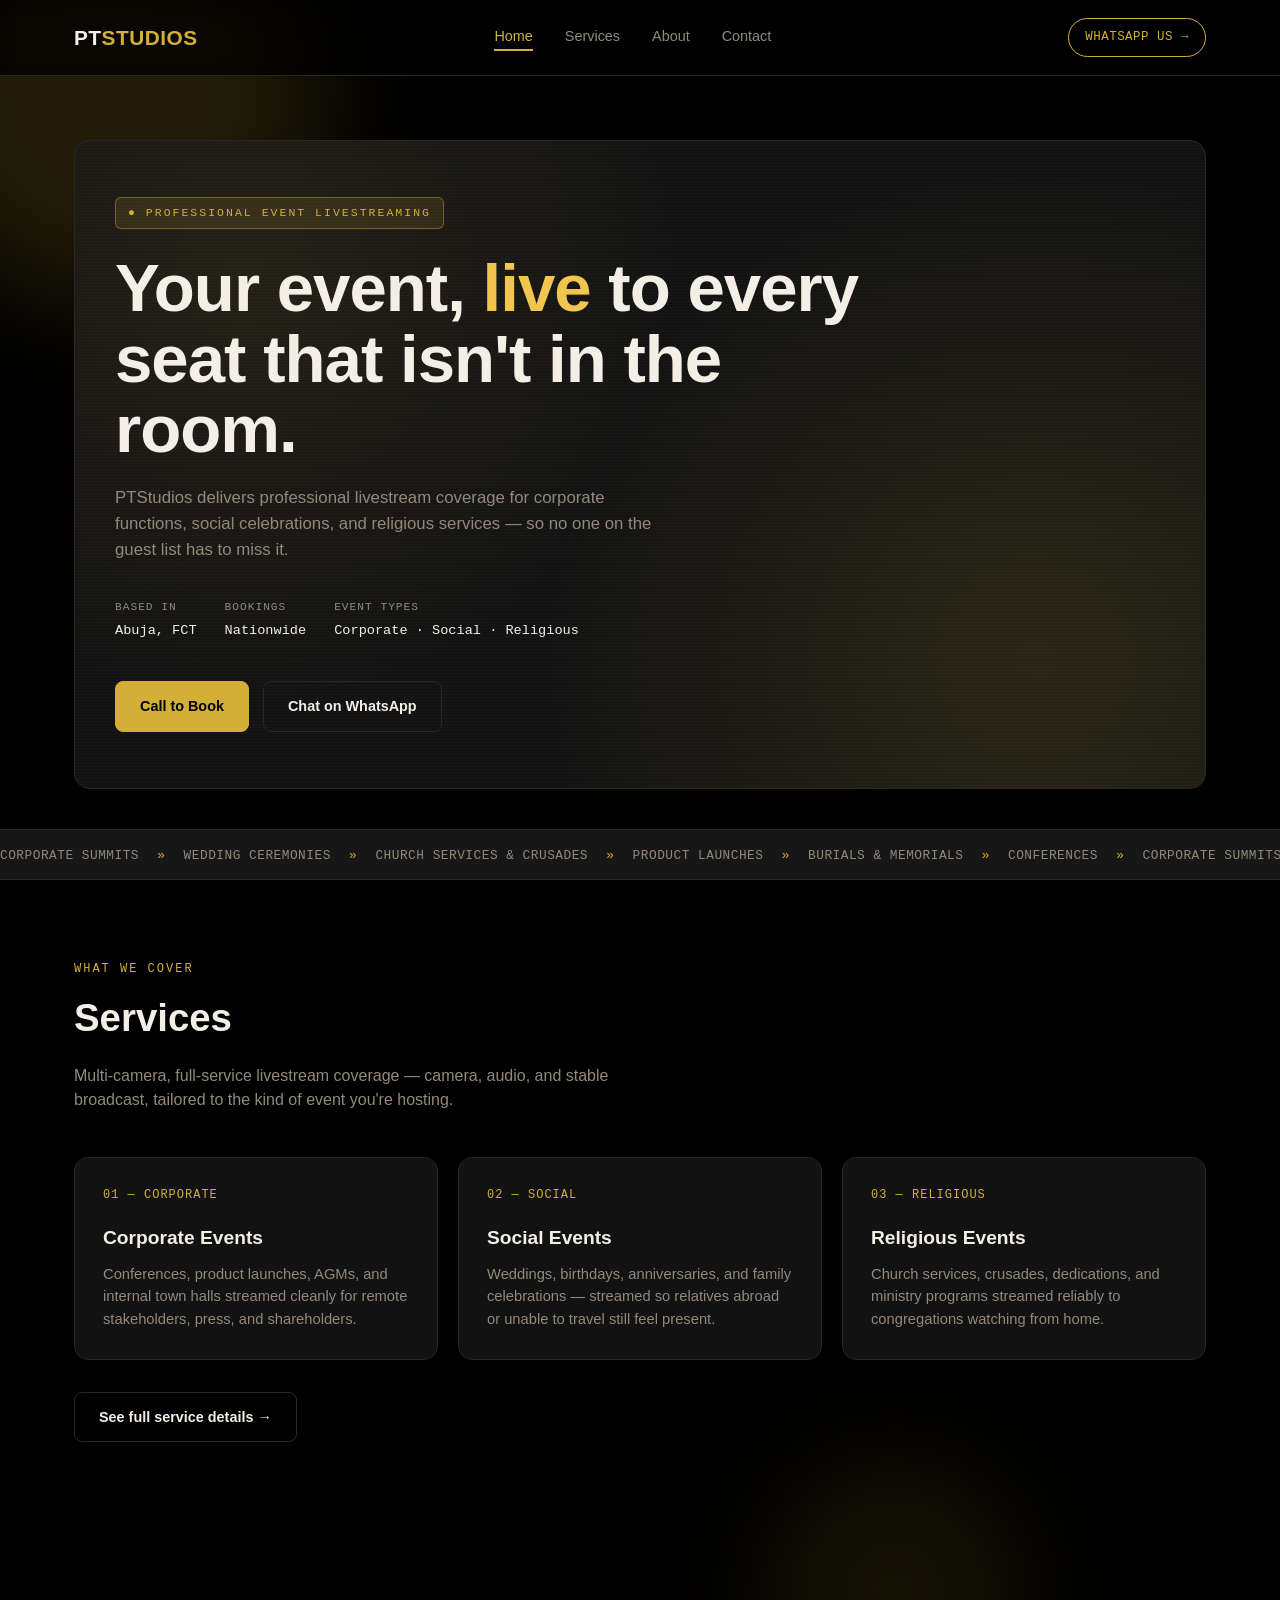
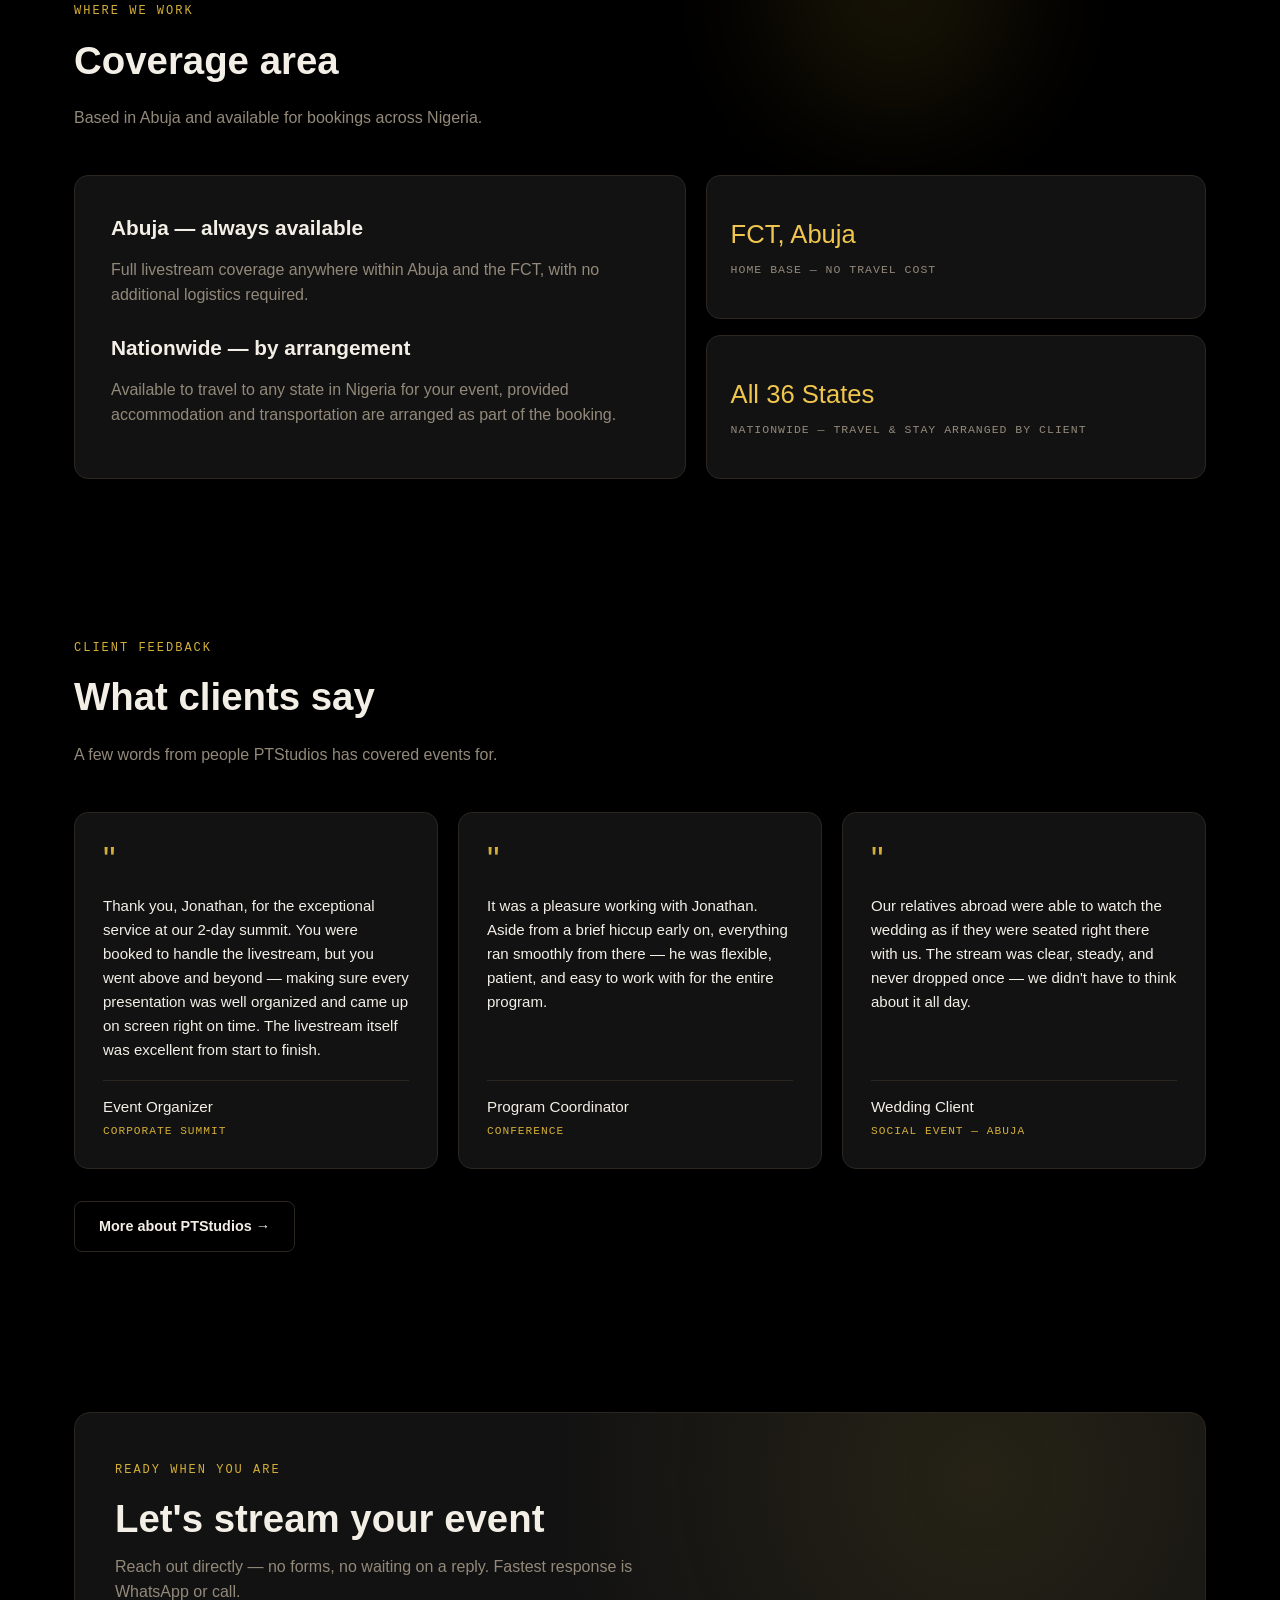
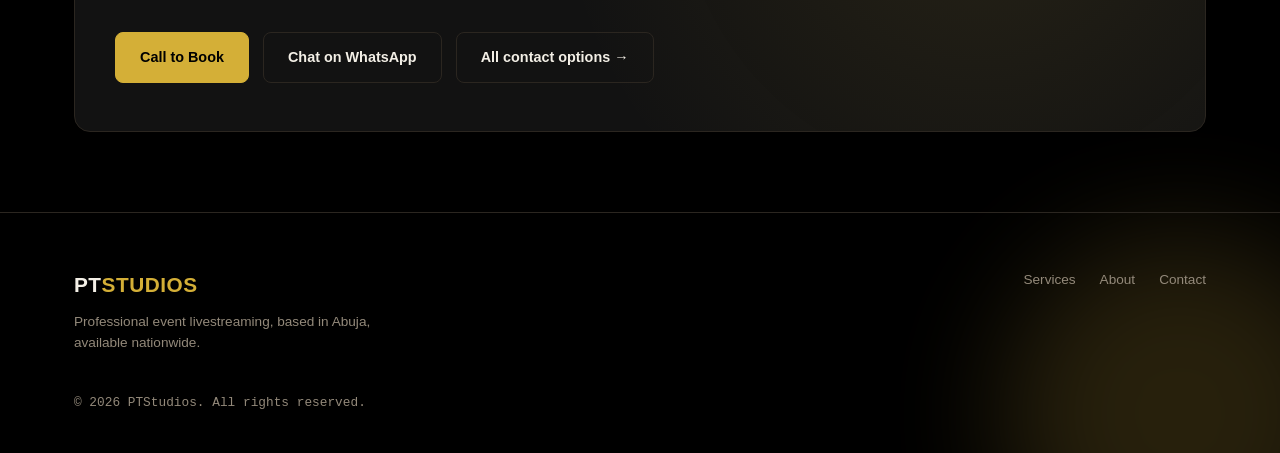
==== commit 63f3d893: "Add files via upload" ====
--- a/index.html
+++ b/index.html
@@ -65,7 +65,7 @@
     <div class="wrap">
       <div class="eyebrow" data-reveal>WHAT WE COVER</div>
       <h2 class="section-title" data-reveal style="--delay:0.05s">Services</h2>
-      <p class="section-sub" data-reveal style="--delay:0.1s">One-person, full-service livestream coverage — camera, audio, and stable broadcast, tailored to the kind of event you're hosting.</p>
+      <p class="section-sub" data-reveal style="--delay:0.1s">Multi-camera, full-service livestream coverage — camera, audio, and stable broadcast, tailored to the kind of event you're hosting.</p>
       <div class="card-grid" data-reveal-group>
         <div class="card">
           <div class="num">01 — CORPORATE</div>
